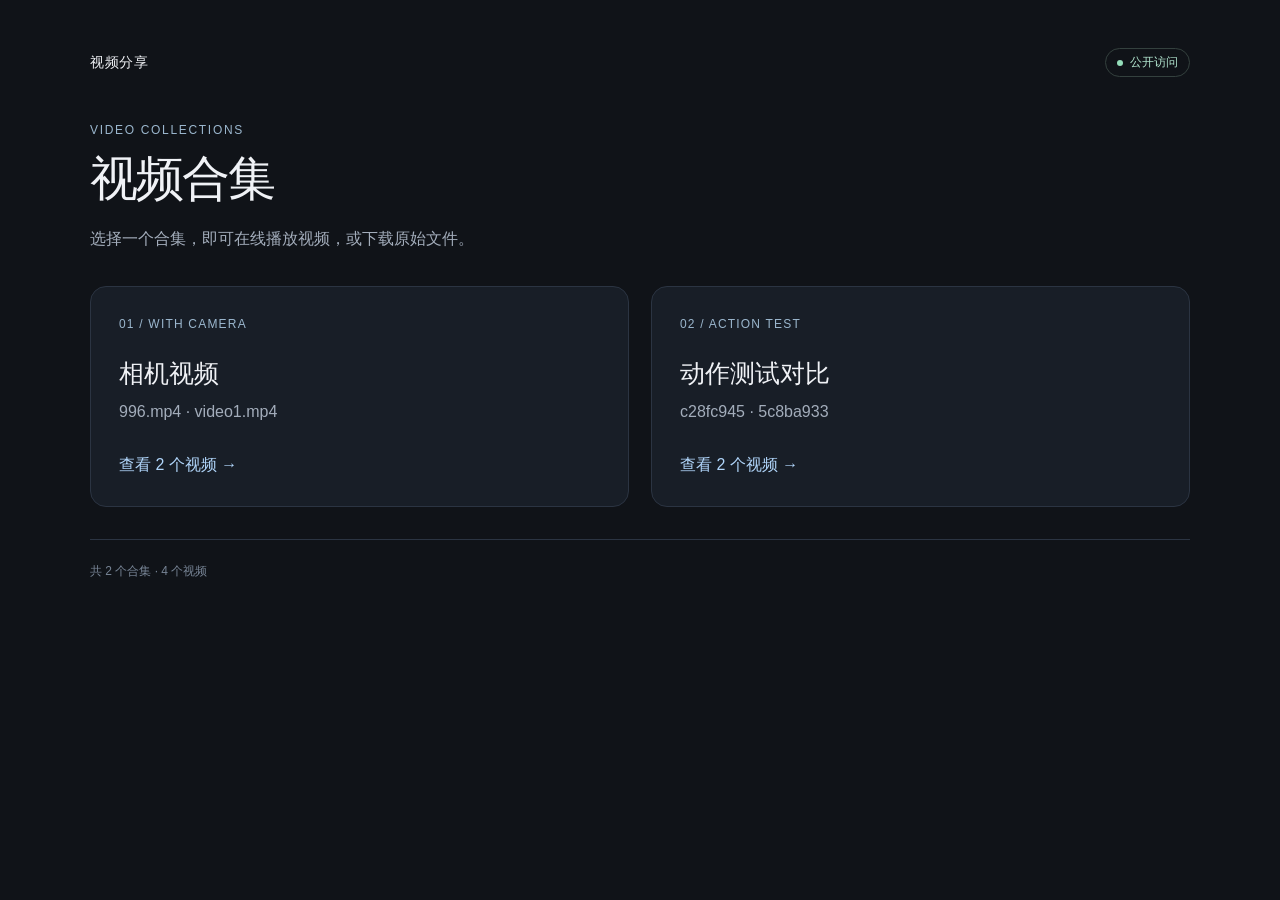
==== index.html @ a17f3245 "Publish two public video collections" ====
<!doctype html>
<html lang="zh-CN">
<head>
  <meta charset="utf-8">
  <meta name="viewport" content="width=device-width, initial-scale=1">
  <meta name="description" content="两组公开视频，可直接在线播放或下载原始文件。">
  <title>视频分享</title>
  <link rel="stylesheet" href="style.css">
</head>
<body>
<main>
  <header class="topline"><a class="brand" href="./">视频分享</a><span class="pill">公开访问</span></header>
  <p class="eyebrow">VIDEO COLLECTIONS</p>
  <h1>视频合集</h1>
  <p class="intro">选择一个合集，即可在线播放视频，或下载原始文件。</p>
  <div class="grid">
    <a class="card collection" href="with-camera/">
      <span class="number">01 / WITH CAMERA</span>
      <h2>相机视频</h2>
      <p>996.mp4 · video1.mp4</p>
      <span class="arrow">查看 2 个视频 →</span>
    </a>
    <a class="card collection" href="action-test/">
      <span class="number">02 / ACTION TEST</span>
      <h2>动作测试对比</h2>
      <p>c28fc945 · 5c8ba933</p>
      <span class="arrow">查看 2 个视频 →</span>
    </a>
  </div>
  <footer><p>共 2 个合集 · 4 个视频</p></footer>
</main>
</body>
</html>
---- style.css ----
:root{color-scheme:dark;font-family:Inter,"Segoe UI","Microsoft YaHei",sans-serif;background:#101318;color:#f0f2f6;font-synthesis:none}*{box-sizing:border-box}body{margin:0;line-height:1.6}a{color:inherit}main{width:min(1100px,calc(100% - 40px));margin:auto;padding:48px 0 60px}.topline{display:flex;align-items:center;justify-content:space-between;gap:20px;margin-bottom:44px}.brand{text-decoration:none;font-size:14px;font-weight:650;letter-spacing:.05em}.pill{display:inline-flex;align-items:center;gap:7px;border:1px solid #34413e;border-radius:99px;padding:4px 11px;color:#b1e4ce;font-size:12px}.pill:before{content:"";height:6px;width:6px;border-radius:50%;background:#94ddb9}.eyebrow{margin:0 0 10px;font-size:12px;letter-spacing:.14em;text-transform:uppercase;color:#9bb7ce}h1{margin:0;font-size:clamp(32px,5vw,48px);line-height:1.2;letter-spacing:-.04em;font-weight:650}.intro{color:#a3adbb;margin:18px 0 34px;max-width:600px}.grid{display:grid;grid-template-columns:repeat(2,minmax(0,1fr));gap:22px}.card{background:#181e27;border:1px solid #2b3442;border-radius:16px;overflow:hidden}.collection{display:flex;flex-direction:column;min-height:220px;padding:28px;text-decoration:none;transition:background .15s,border-color .15s}.collection:hover{background:#202938;border-color:#536c87}.collection .number{color:#9bb7ce;font-size:12px;letter-spacing:.1em;margin-bottom:22px}.collection h2{margin:0 0 8px;font-size:25px;font-weight:600}.collection p{margin:0;color:#a3adbb}.collection .arrow{margin-top:auto;padding-top:28px;color:#b0d5fa}.video-wrap{background:#080b10;display:flex;align-items:center;aspect-ratio:16/10}video{display:block;width:100%;max-height:560px;aspect-ratio:16/10;background:#080b10;object-fit:contain}.video-info{padding:22px 24px 24px}h2{font-size:19px;line-height:1.4;margin:0 0 8px;font-weight:600}.filename{font-family:ui-monospace,SFMono-Regular,Consolas,monospace;color:#a3adbb;font-size:12px;overflow-wrap:anywhere;margin:0 0 20px;line-height:1.7}.download{display:inline-flex;gap:8px;align-items:center;border:1px solid #3b4b60;border-radius:8px;padding:8px 13px;text-decoration:none;font-size:13px;color:#d5e7fa}.download:hover{border-color:#99c4ed;background:#24354a}.download:focus-visible,.collection:focus-visible,.brand:focus-visible,.back:focus-visible{outline:3px solid #9bc7f1;outline-offset:5px}.back{font-size:13px;color:#a3adbb;text-decoration:none}.back:hover{color:#fff}footer{margin-top:32px;padding-top:22px;border-top:1px solid #2b3442;color:#778495;font-size:12px}footer p{margin:0}@media(max-width:720px){main{width:min(100% - 28px,540px);padding-top:25px}.topline{margin-bottom:32px}.grid{grid-template-columns:1fr;gap:18px}.intro{margin-bottom:26px}.collection{min-height:200px;padding:24px}.video-info{padding:20px}.pill{font-size:11px}}
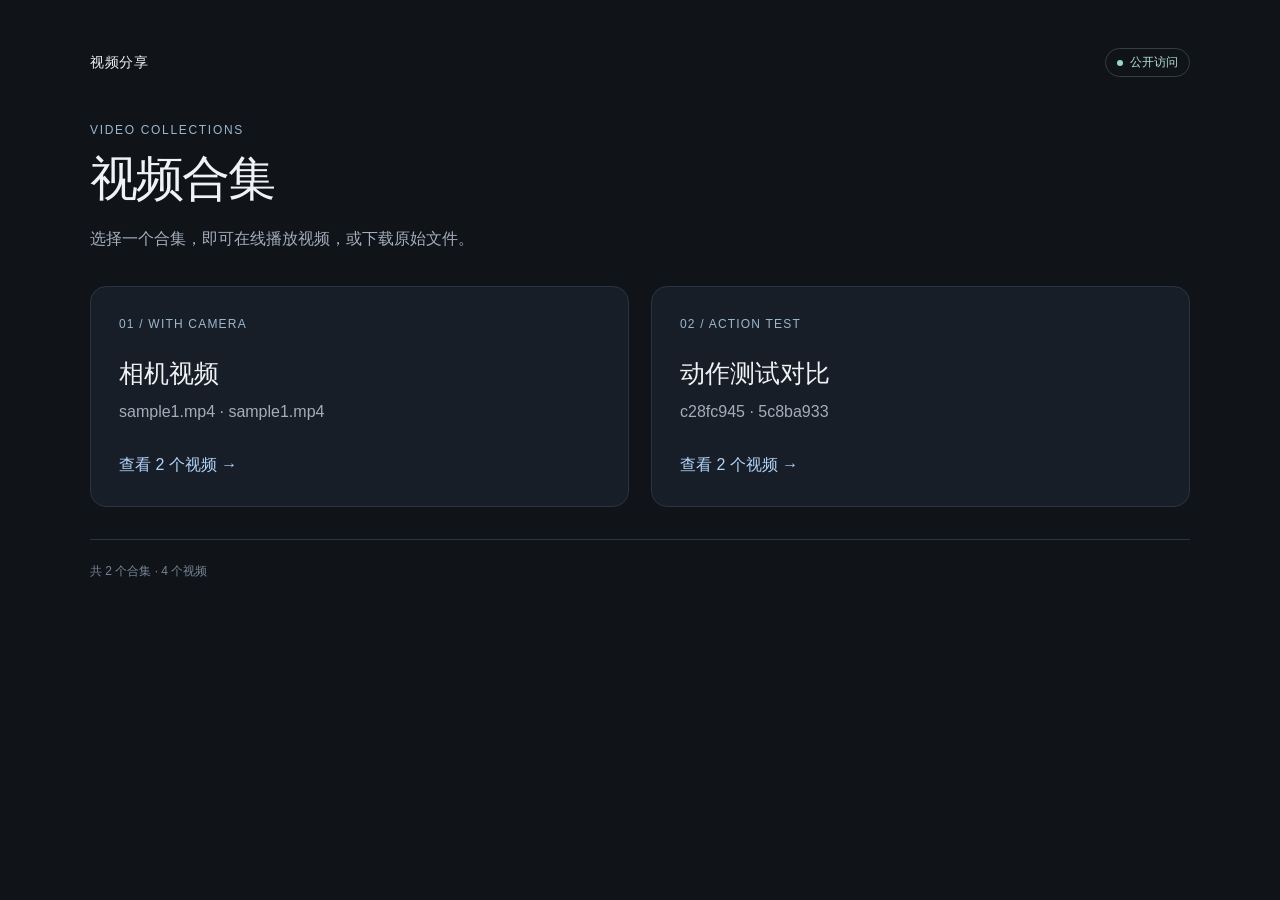
==== commit e4c865d4: "Rename both camera video labels to sample1" ====
--- a/index.html
+++ b/index.html
@@ -17,7 +17,7 @@
     <a class="card collection" href="with-camera/">
       <span class="number">01 / WITH CAMERA</span>
       <h2>相机视频</h2>
-      <p>996.mp4 · video1.mp4</p>
+      <p>sample1.mp4 · sample1.mp4</p>
       <span class="arrow">查看 2 个视频 →</span>
     </a>
     <a class="card collection" href="action-test/">
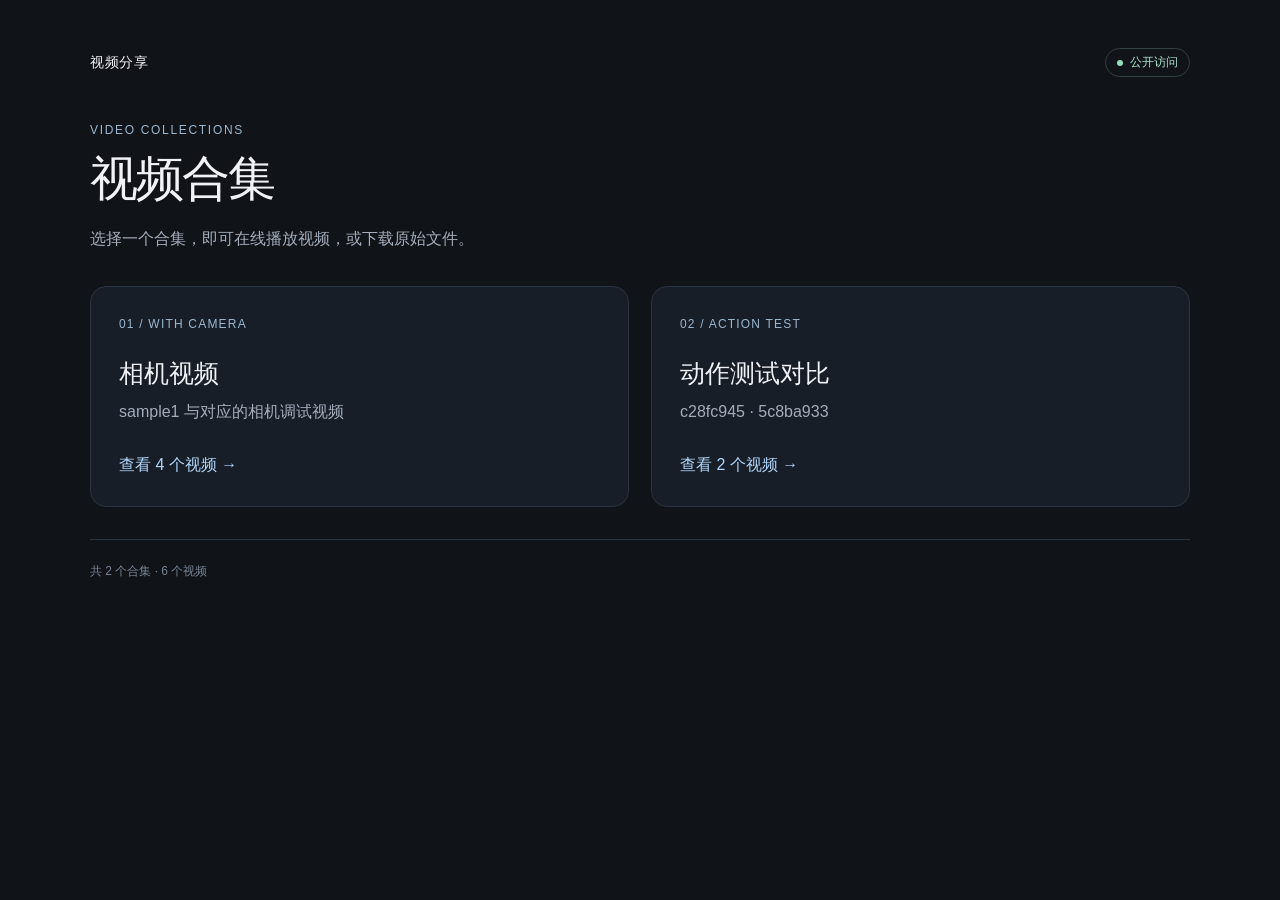
==== commit cb3423b6: "Place camera debug videos beneath their matching samples" ====
--- a/index.html
+++ b/index.html
@@ -17,8 +17,8 @@
     <a class="card collection" href="with-camera/">
       <span class="number">01 / WITH CAMERA</span>
       <h2>相机视频</h2>
-      <p>sample1.mp4 · sample1.mp4</p>
-      <span class="arrow">查看 2 个视频 →</span>
+      <p>sample1 与对应的相机调试视频</p>
+      <span class="arrow">查看 4 个视频 →</span>
     </a>
     <a class="card collection" href="action-test/">
       <span class="number">02 / ACTION TEST</span>
@@ -27,7 +27,7 @@
       <span class="arrow">查看 2 个视频 →</span>
     </a>
   </div>
-  <footer><p>共 2 个合集 · 4 个视频</p></footer>
+  <footer><p>共 2 个合集 · 6 个视频</p></footer>
 </main>
 </body>
 </html>
--- a/style.css
+++ b/style.css
@@ -1 +1,2 @@
 :root{color-scheme:dark;font-family:Inter,"Segoe UI","Microsoft YaHei",sans-serif;background:#101318;color:#f0f2f6;font-synthesis:none}*{box-sizing:border-box}body{margin:0;line-height:1.6}a{color:inherit}main{width:min(1100px,calc(100% - 40px));margin:auto;padding:48px 0 60px}.topline{display:flex;align-items:center;justify-content:space-between;gap:20px;margin-bottom:44px}.brand{text-decoration:none;font-size:14px;font-weight:650;letter-spacing:.05em}.pill{display:inline-flex;align-items:center;gap:7px;border:1px solid #34413e;border-radius:99px;padding:4px 11px;color:#b1e4ce;font-size:12px}.pill:before{content:"";height:6px;width:6px;border-radius:50%;background:#94ddb9}.eyebrow{margin:0 0 10px;font-size:12px;letter-spacing:.14em;text-transform:uppercase;color:#9bb7ce}h1{margin:0;font-size:clamp(32px,5vw,48px);line-height:1.2;letter-spacing:-.04em;font-weight:650}.intro{color:#a3adbb;margin:18px 0 34px;max-width:600px}.grid{display:grid;grid-template-columns:repeat(2,minmax(0,1fr));gap:22px}.card{background:#181e27;border:1px solid #2b3442;border-radius:16px;overflow:hidden}.collection{display:flex;flex-direction:column;min-height:220px;padding:28px;text-decoration:none;transition:background .15s,border-color .15s}.collection:hover{background:#202938;border-color:#536c87}.collection .number{color:#9bb7ce;font-size:12px;letter-spacing:.1em;margin-bottom:22px}.collection h2{margin:0 0 8px;font-size:25px;font-weight:600}.collection p{margin:0;color:#a3adbb}.collection .arrow{margin-top:auto;padding-top:28px;color:#b0d5fa}.video-wrap{background:#080b10;display:flex;align-items:center;aspect-ratio:16/10}video{display:block;width:100%;max-height:560px;aspect-ratio:16/10;background:#080b10;object-fit:contain}.video-info{padding:22px 24px 24px}h2{font-size:19px;line-height:1.4;margin:0 0 8px;font-weight:600}.filename{font-family:ui-monospace,SFMono-Regular,Consolas,monospace;color:#a3adbb;font-size:12px;overflow-wrap:anywhere;margin:0 0 20px;line-height:1.7}.download{display:inline-flex;gap:8px;align-items:center;border:1px solid #3b4b60;border-radius:8px;padding:8px 13px;text-decoration:none;font-size:13px;color:#d5e7fa}.download:hover{border-color:#99c4ed;background:#24354a}.download:focus-visible,.collection:focus-visible,.brand:focus-visible,.back:focus-visible{outline:3px solid #9bc7f1;outline-offset:5px}.back{font-size:13px;color:#a3adbb;text-decoration:none}.back:hover{color:#fff}footer{margin-top:32px;padding-top:22px;border-top:1px solid #2b3442;color:#778495;font-size:12px}footer p{margin:0}@media(max-width:720px){main{width:min(100% - 28px,540px);padding-top:25px}.topline{margin-bottom:32px}.grid{grid-template-columns:1fr;gap:18px}.intro{margin-bottom:26px}.collection{min-height:200px;padding:24px}.video-info{padding:20px}.pill{font-size:11px}}
+.video-pair{display:grid;gap:22px;align-content:start;min-width:0}@media(max-width:720px){.video-pair{gap:18px}}
